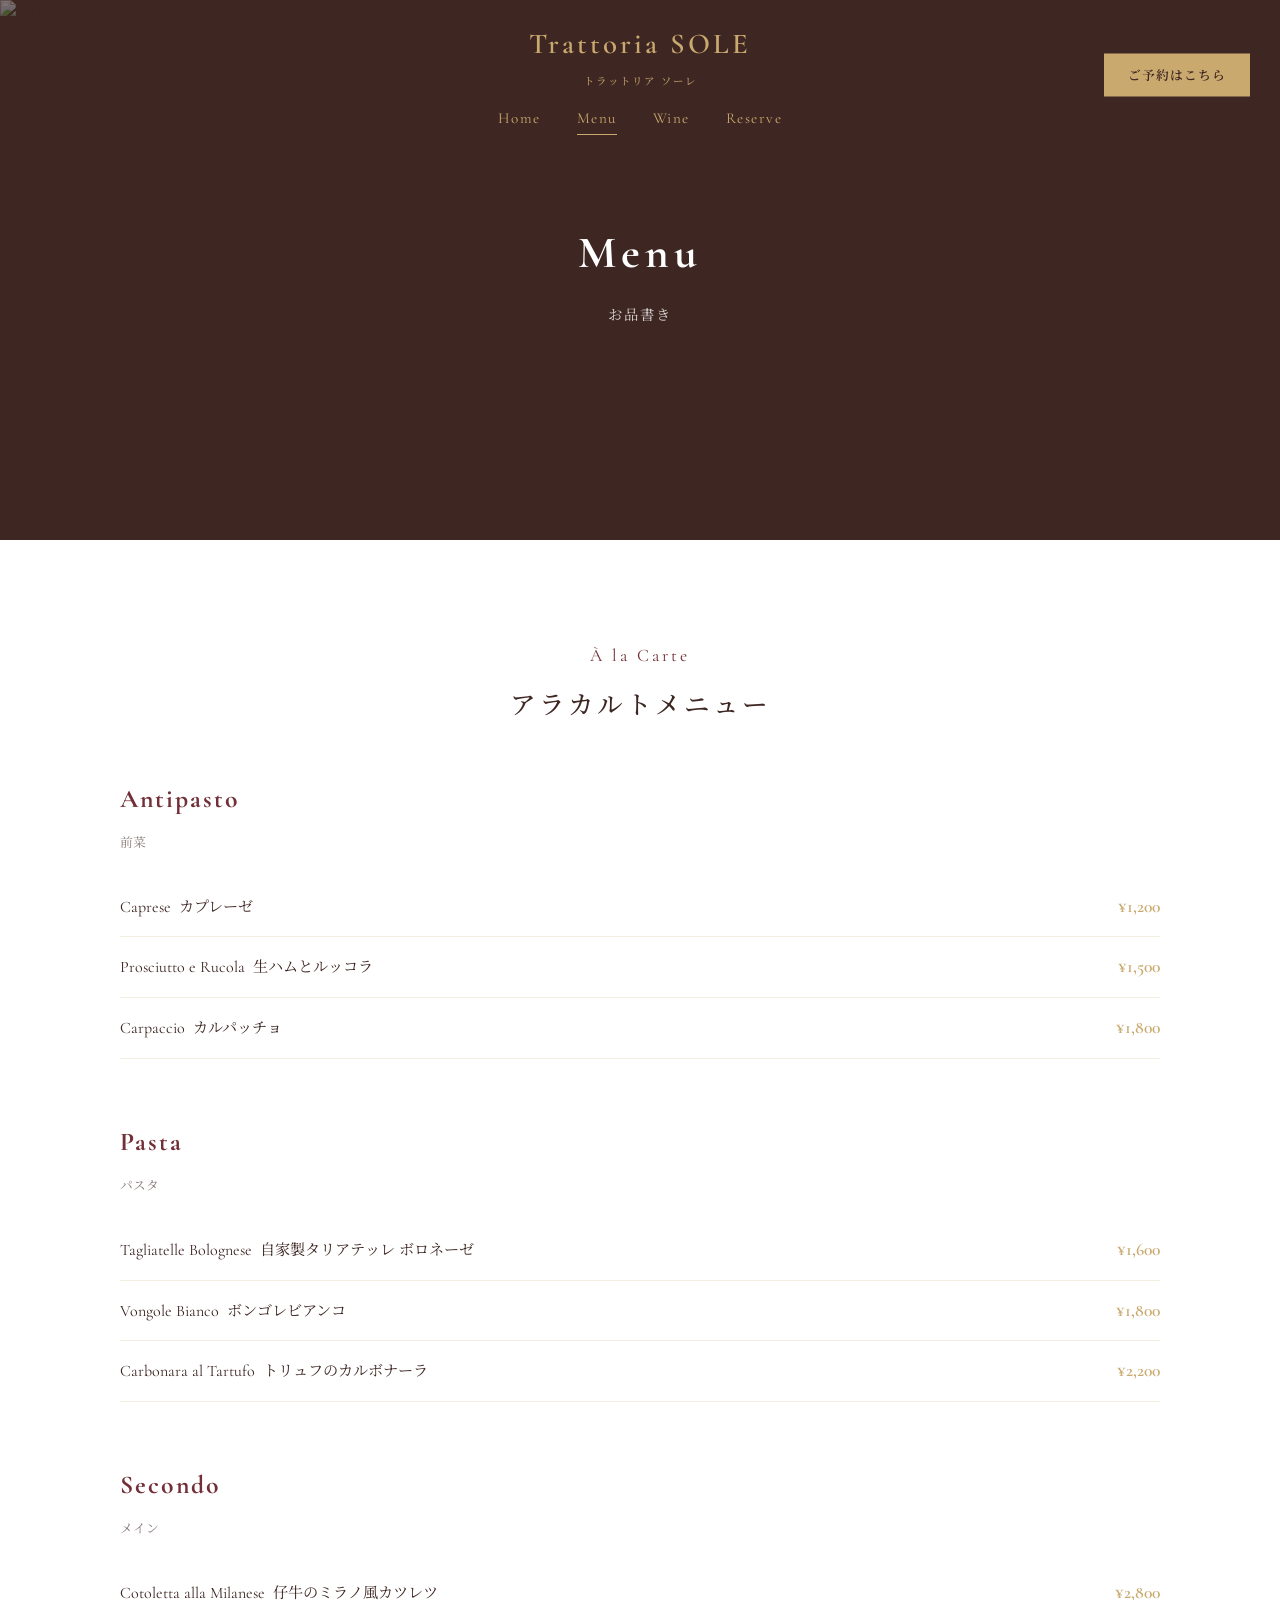
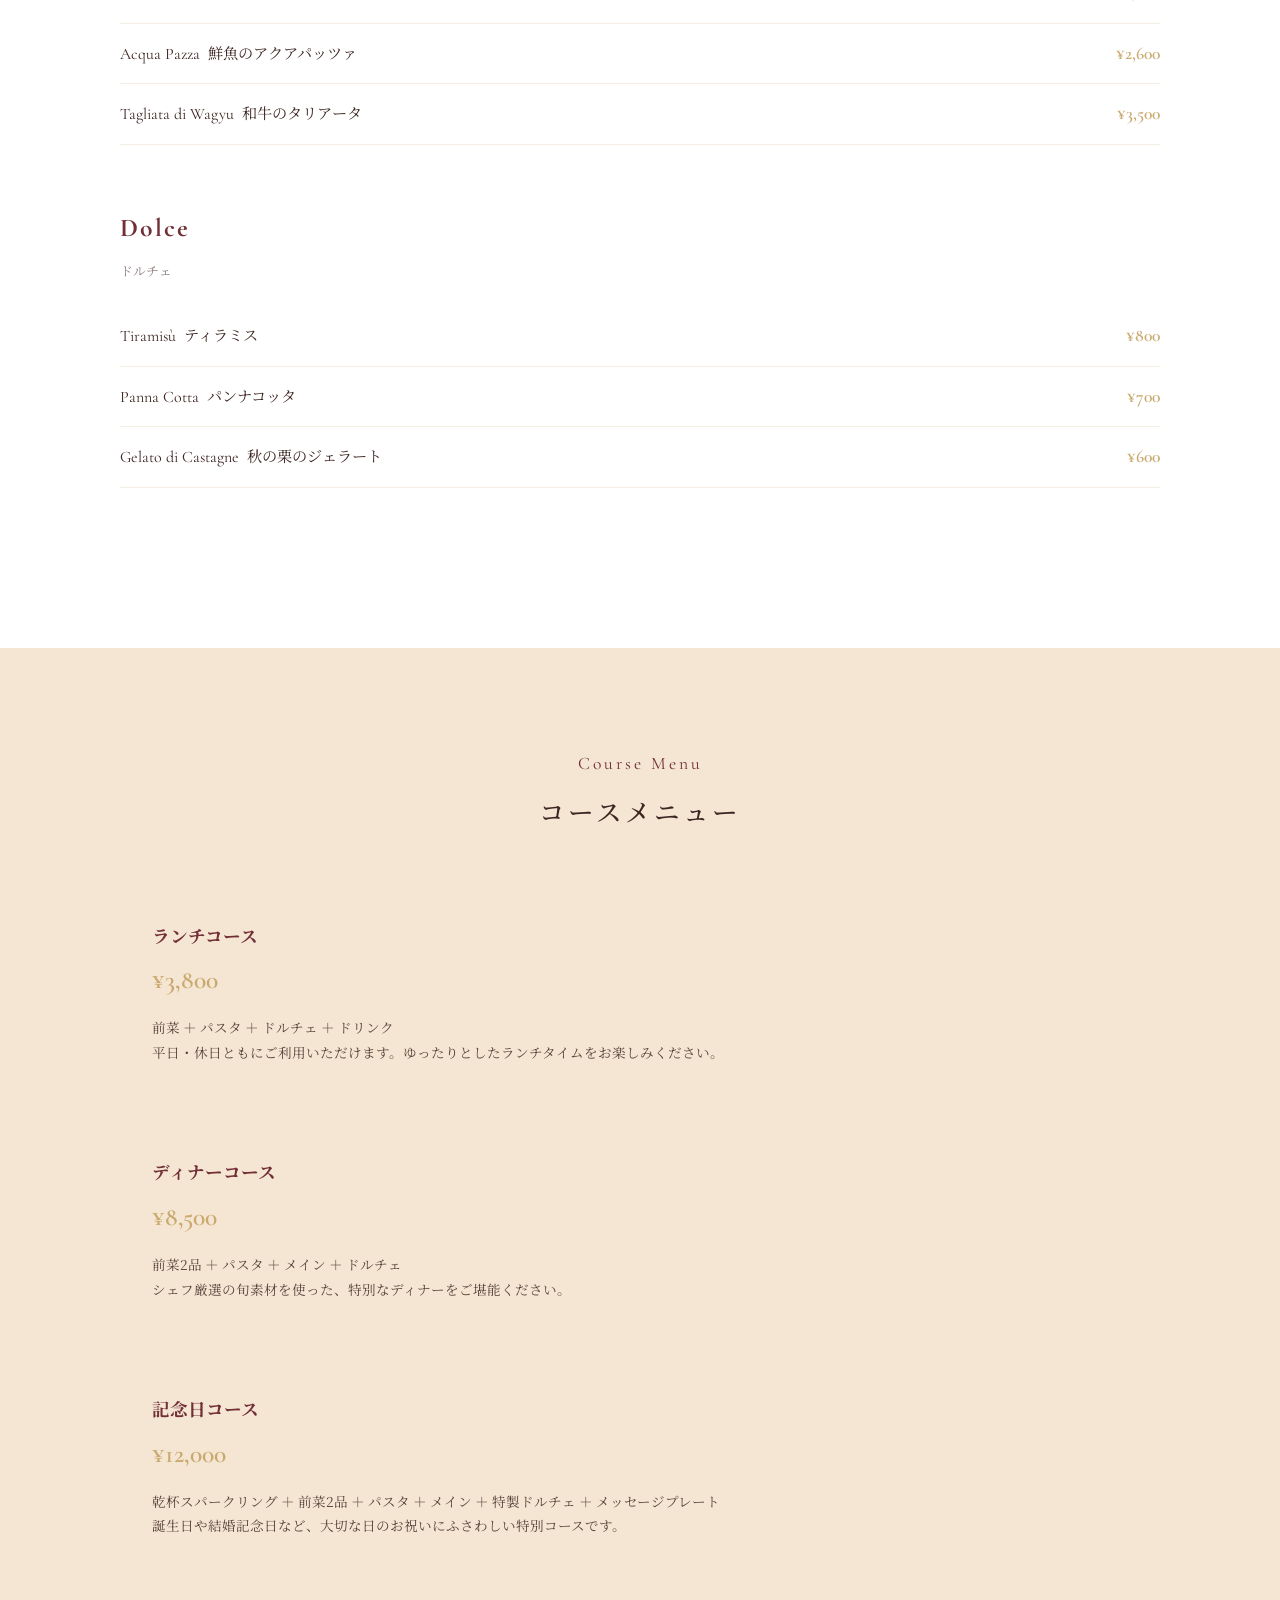
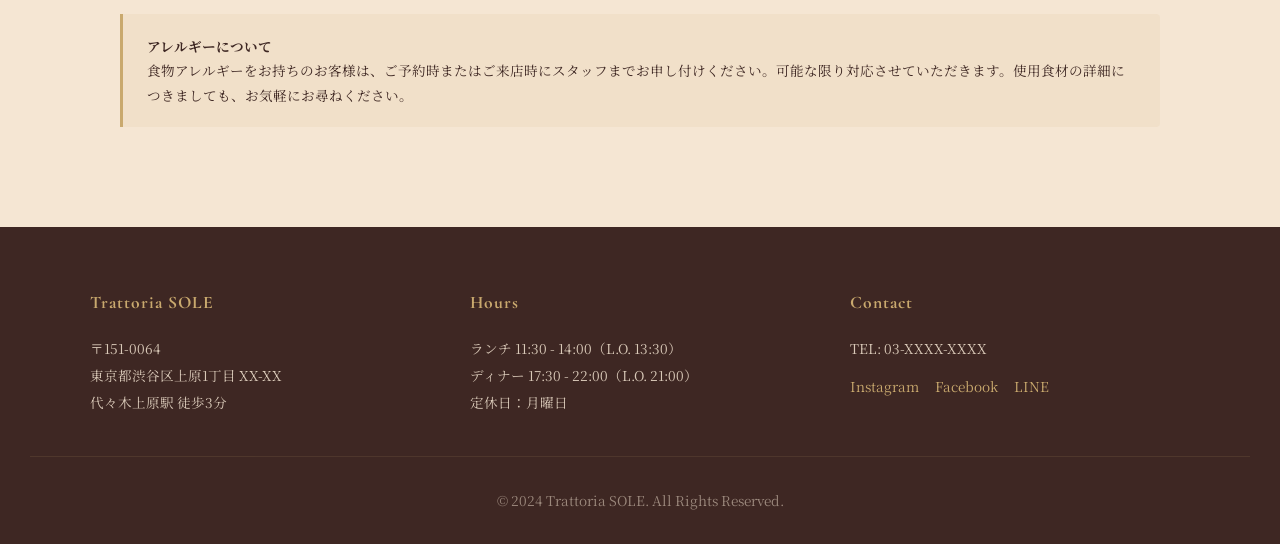
==== menu.html @ f0df9966 "Initial commit for Trattoria SOLE" ====
<!DOCTYPE html>
<html lang="ja">
<head>
  <meta charset="UTF-8">
  <meta name="viewport" content="width=device-width, initial-scale=1.0">
  <title>メニュー｜Trattoria SOLE 代々木上原イタリアン</title>
  <meta name="description" content="Trattoria SOLEのメニュー。前菜、パスタ、メイン、ドルチェのアラカルトからランチ・ディナー・記念日コースまで。">
  <link rel="stylesheet" href="style.css">
</head>
<body>

  <!-- ===== ヘッダー ===== -->
  <header class="header">
    <div class="header-inner">
      <a href="index.html" class="logo">
        Trattoria SOLE
        <span class="logo-sub">トラットリア ソーレ</span>
      </a>
      <nav class="nav" id="nav">
        <a href="index.html">Home</a>
        <a href="menu.html" class="active">Menu</a>
        <a href="wine.html">Wine</a>
        <a href="reserve.html">Reserve</a>
      </nav>
      <a href="reserve.html" class="reserve-btn-header">ご予約はこちら</a>
      <button class="hamburger" id="hamburger" aria-label="メニューを開く">
        <span></span><span></span><span></span>
      </button>
    </div>
  </header>

  <a href="reserve.html" class="reserve-btn-fixed">ご予約はこちら</a>

  <!-- ===== ページヒーロー ===== -->
  <section class="menu-hero">
    <img src="https://images.unsplash.com/photo-1414235077428-338989a2e8c0?w=1600&q=80" alt="料理写真">
    <div class="menu-hero-content">
      <h1>Menu</h1>
      <p>お品書き</p>
    </div>
  </section>

  <!-- ===== アラカルト ===== -->
  <section class="section section-white" id="alacarte">
    <div class="container">
      <p class="section-title fade-in">À la Carte</p>
      <h2 class="section-title-jp fade-in">アラカルトメニュー</h2>

      <!-- 前菜 -->
      <div class="menu-category fade-in">
        <h3>Antipasto</h3>
        <p class="cat-jp">前菜</p>
        <div class="menu-item">
          <span class="menu-item-name"><span class="it-name">Caprese</span>カプレーゼ</span>
          <span class="menu-item-price">¥1,200</span>
        </div>
        <div class="menu-item">
          <span class="menu-item-name"><span class="it-name">Prosciutto e Rucola</span>生ハムとルッコラ</span>
          <span class="menu-item-price">¥1,500</span>
        </div>
        <div class="menu-item">
          <span class="menu-item-name"><span class="it-name">Carpaccio</span>カルパッチョ</span>
          <span class="menu-item-price">¥1,800</span>
        </div>
      </div>

      <!-- パスタ -->
      <div class="menu-category fade-in">
        <h3>Pasta</h3>
        <p class="cat-jp">パスタ</p>
        <div class="menu-item">
          <span class="menu-item-name"><span class="it-name">Tagliatelle Bolognese</span>自家製タリアテッレ ボロネーゼ</span>
          <span class="menu-item-price">¥1,600</span>
        </div>
        <div class="menu-item">
          <span class="menu-item-name"><span class="it-name">Vongole Bianco</span>ボンゴレビアンコ</span>
          <span class="menu-item-price">¥1,800</span>
        </div>
        <div class="menu-item">
          <span class="menu-item-name"><span class="it-name">Carbonara al Tartufo</span>トリュフのカルボナーラ</span>
          <span class="menu-item-price">¥2,200</span>
        </div>
      </div>

      <!-- メイン -->
      <div class="menu-category fade-in">
        <h3>Secondo</h3>
        <p class="cat-jp">メイン</p>
        <div class="menu-item">
          <span class="menu-item-name"><span class="it-name">Cotoletta alla Milanese</span>仔牛のミラノ風カツレツ</span>
          <span class="menu-item-price">¥2,800</span>
        </div>
        <div class="menu-item">
          <span class="menu-item-name"><span class="it-name">Acqua Pazza</span>鮮魚のアクアパッツァ</span>
          <span class="menu-item-price">¥2,600</span>
        </div>
        <div class="menu-item">
          <span class="menu-item-name"><span class="it-name">Tagliata di Wagyu</span>和牛のタリアータ</span>
          <span class="menu-item-price">¥3,500</span>
        </div>
      </div>

      <!-- ドルチェ -->
      <div class="menu-category fade-in">
        <h3>Dolce</h3>
        <p class="cat-jp">ドルチェ</p>
        <div class="menu-item">
          <span class="menu-item-name"><span class="it-name">Tiramisù</span>ティラミス</span>
          <span class="menu-item-price">¥800</span>
        </div>
        <div class="menu-item">
          <span class="menu-item-name"><span class="it-name">Panna Cotta</span>パンナコッタ</span>
          <span class="menu-item-price">¥700</span>
        </div>
        <div class="menu-item">
          <span class="menu-item-name"><span class="it-name">Gelato di Castagne</span>秋の栗のジェラート</span>
          <span class="menu-item-price">¥600</span>
        </div>
      </div>
    </div>
  </section>

  <!-- ===== コース詳細 ===== -->
  <section class="section section-beige" id="courses">
    <div class="container">
      <p class="section-title fade-in">Course Menu</p>
      <h2 class="section-title-jp fade-in">コースメニュー</h2>

      <div class="course-detail fade-in">
        <h4>ランチコース</h4>
        <div class="price">¥3,800</div>
        <p>前菜 ＋ パスタ ＋ ドルチェ ＋ ドリンク<br>平日・休日ともにご利用いただけます。ゆったりとしたランチタイムをお楽しみください。</p>
      </div>

      <div class="course-detail fade-in">
        <h4>ディナーコース</h4>
        <div class="price">¥8,500</div>
        <p>前菜2品 ＋ パスタ ＋ メイン ＋ ドルチェ<br>シェフ厳選の旬素材を使った、特別なディナーをご堪能ください。</p>
      </div>

      <div class="course-detail fade-in">
        <h4>記念日コース</h4>
        <div class="price">¥12,000</div>
        <p>乾杯スパークリング ＋ 前菜2品 ＋ パスタ ＋ メイン ＋ 特製ドルチェ ＋ メッセージプレート<br>誕生日や結婚記念日など、大切な日のお祝いにふさわしい特別コースです。</p>
      </div>

      <div class="allergy-note fade-in">
        <strong>アレルギーについて</strong><br>
        食物アレルギーをお持ちのお客様は、ご予約時またはご来店時にスタッフまでお申し付けください。可能な限り対応させていただきます。使用食材の詳細につきましても、お気軽にお尋ねください。
      </div>
    </div>
  </section>

  <!-- ===== フッター ===== -->
  <footer class="footer">
    <div class="footer-inner">
      <div class="footer-col">
        <h4>Trattoria SOLE</h4>
        <p>〒151-0064<br>東京都渋谷区上原1丁目 XX-XX<br>代々木上原駅 徒歩3分</p>
      </div>
      <div class="footer-col">
        <h4>Hours</h4>
        <p>ランチ 11:30 - 14:00（L.O. 13:30）<br>ディナー 17:30 - 22:00（L.O. 21:00）<br>定休日：月曜日</p>
      </div>
      <div class="footer-col">
        <h4>Contact</h4>
        <p>TEL: 03-XXXX-XXXX</p>
        <div class="footer-sns">
          <a href="#">Instagram</a>
          <a href="#">Facebook</a>
          <a href="#">LINE</a>
        </div>
      </div>
    </div>
    <div class="footer-bottom">
      <p>&copy; 2024 Trattoria SOLE. All Rights Reserved.</p>
    </div>
  </footer>

  <script src="script.js"></script>
</body>
</html>
---- style.css ----
/* ==========================================
   Trattoria SOLE - メインスタイルシート
   配色: ワインレッド, ベージュ, ゴールド, ダークブラウン
   ========================================== */

/* --- Google Fonts 読み込み --- */
@import url('https://fonts.googleapis.com/css2?family=Cormorant+Garamond:ital,wght@0,300;0,400;0,600;0,700;1,400&family=Noto+Serif+JP:wght@300;400;500;600;700&display=swap');

/* --- CSS カスタムプロパティ（変数） --- */
:root {
  --wine-red: #722F37;
  --beige: #F5E6D3;
  --gold: #C9A96E;
  --dark-brown: #3E2723;
  --white: #FFFFFF;
  --black: #1a1a1a;
  --font-jp: 'Noto Serif JP', serif;
  --font-it: 'Cormorant Garamond', serif;
  --section-padding: 100px 0;
  --transition: 0.3s ease;
}

/* --- リセット＆ベース --- */
*, *::before, *::after {
  margin: 0;
  padding: 0;
  box-sizing: border-box;
}

html {
  scroll-behavior: smooth;
  font-size: 16px;
}

body {
  font-family: var(--font-jp);
  color: var(--dark-brown);
  background-color: var(--white);
  line-height: 1.8;
  overflow-x: hidden;
}

a {
  text-decoration: none;
  color: inherit;
}

ul { list-style: none; }

img {
  max-width: 100%;
  height: auto;
  display: block;
}

/* --- ヘッダー --- */
.header {
  position: fixed;
  top: 0;
  left: 0;
  width: 100%;
  z-index: 1000;
  background: transparent;
  transition: background 0.4s ease;
}

/* スクロール時に背景を表示 */
.header.scrolled {
  background: rgba(62, 39, 35, 0.95);
}

.header-inner {
  max-width: 1200px;
  margin: 0 auto;
  padding: 18px 30px 0;
  display: flex;
  flex-direction: column;
  align-items: center;
}

/* ロゴ */
.logo {
  font-family: var(--font-it);
  font-size: 1.8rem;
  font-weight: 600;
  color: var(--gold);
  letter-spacing: 3px;
  text-align: center;
}

.logo-sub {
  font-family: var(--font-jp);
  font-size: 0.65rem;
  color: var(--gold);
  letter-spacing: 2px;
  opacity: 0.8;
  display: block;
  margin-top: 2px;
}

/* ナビゲーション */
.nav {
  display: flex;
  align-items: center;
  justify-content: center;
  gap: 36px;
  padding: 14px 0 16px;
  width: 100%;
}

.nav a {
  font-family: var(--font-it);
  font-size: 0.95rem;
  color: var(--gold);
  letter-spacing: 1.5px;
  position: relative;
  padding-bottom: 3px;
  transition: color var(--transition);
}

/* ホバー時のゴールド下線アニメーション */
.nav a::after {
  content: '';
  position: absolute;
  bottom: 0;
  left: 0;
  width: 0;
  height: 1px;
  background: var(--gold);
  transition: width 0.4s ease;
}

.nav a:hover::after,
.nav a.active::after {
  width: 100%;
}

/* 予約ボタン（PC：ヘッダー右上固定） */
.reserve-btn-header {
  position: absolute;
  right: 30px;
  top: 50%;
  transform: translateY(-50%);
  background: var(--gold);
  color: var(--dark-brown);
  font-family: var(--font-jp);
  font-size: 0.8rem;
  font-weight: 600;
  padding: 10px 24px;
  border: none;
  cursor: pointer;
  letter-spacing: 1px;
  transition: background var(--transition), transform 0.2s;
}

.reserve-btn-header:hover {
  background: #b8944f;
  transform: translateY(-50%) scale(1.03);
}

/* スマホ固定予約ボタン */
.reserve-btn-fixed {
  display: none;
  position: fixed;
  bottom: 0;
  left: 0;
  width: 100%;
  background: var(--gold);
  color: var(--dark-brown);
  font-family: var(--font-jp);
  font-size: 1rem;
  font-weight: 600;
  padding: 16px;
  border: none;
  cursor: pointer;
  text-align: center;
  z-index: 999;
  letter-spacing: 2px;
}

/* ハンバーガーメニュー */
.hamburger {
  display: none;
  position: absolute;
  right: 20px;
  top: 50%;
  transform: translateY(-50%);
  background: none;
  border: none;
  cursor: pointer;
  width: 28px;
  height: 20px;
  flex-direction: column;
  justify-content: space-between;
}

.hamburger span {
  display: block;
  width: 100%;
  height: 2px;
  background: var(--gold);
  transition: var(--transition);
}

.hamburger.active span:nth-child(1) {
  transform: rotate(45deg) translate(6px, 6px);
}
.hamburger.active span:nth-child(2) {
  opacity: 0;
}
.hamburger.active span:nth-child(3) {
  transform: rotate(-45deg) translate(6px, -6px);
}

/* --- ヒーローセクション --- */
.hero {
  position: relative;
  width: 100%;
  height: 100vh;
  min-height: 600px;
  overflow: hidden;
  display: flex;
  align-items: center;
  justify-content: center;
}

/* 動画背景 */
.hero-video {
  position: absolute;
  top: 0;
  left: 0;
  width: 100%;
  height: 100%;
  object-fit: cover;
}

/* 暗めオーバーレイ（ダークブラウン） */
.hero-overlay {
  position: absolute;
  top: 0;
  left: 0;
  width: 100%;
  height: 100%;
  background: rgba(62, 39, 35, 0.5);
}

.hero-content {
  position: relative;
  z-index: 2;
  text-align: center;
  color: var(--white);
  padding: 0 20px;
}

.hero-catch {
  font-family: var(--font-jp);
  font-size: 2.4rem;
  font-weight: 400;
  letter-spacing: 4px;
  line-height: 1.7;
  margin-bottom: 24px;
}

/* ゴールドの区切り線 */
.hero-line {
  width: 60px;
  height: 1px;
  background: var(--gold);
  margin: 0 auto 32px;
}

.hero .reserve-btn {
  display: inline-block;
  background: var(--gold);
  color: var(--dark-brown);
  font-family: var(--font-jp);
  font-size: 0.9rem;
  font-weight: 600;
  padding: 14px 40px;
  letter-spacing: 2px;
  transition: background var(--transition), transform 0.2s;
}

.hero .reserve-btn:hover {
  background: #b8944f;
  transform: scale(1.03);
}

/* Scroll ↓ インジケーター */
.hero-scroll {
  position: absolute;
  bottom: 30px;
  left: 30px;
  z-index: 2;
  font-family: var(--font-it);
  font-size: 0.8rem;
  color: var(--gold);
  letter-spacing: 2px;
  animation: scrollBounce 2s ease-in-out infinite;
}

@keyframes scrollBounce {
  0%, 100% { transform: translateY(0); }
  50% { transform: translateY(8px); }
}

/* --- ブランドスローガン --- */
.brand-section {
  position: relative;
  background: var(--wine-red);
  overflow: hidden;
  text-align: center;
}

.brand-bg-text {
  position: absolute;
  top: 50%;
  left: 50%;
  transform: translate(-50%, -50%);
  font-family: var(--font-it);
  font-size: 7rem;
  font-weight: 300;
  color: rgba(255, 255, 255, 0.08);
  white-space: nowrap;
  letter-spacing: 8px;
  pointer-events: none;
}

.brand-content {
  position: relative;
  z-index: 1;
}

.brand-slogan {
  font-family: var(--font-jp);
  font-size: 1.6rem;
  font-weight: 400;
  color: var(--white);
  letter-spacing: 4px;
  line-height: 1.8;
  margin-bottom: 20px;
}

.brand-line {
  width: 50px;
  height: 1px;
  background: var(--gold);
  margin: 0 auto 24px;
}

.brand-sub {
  font-family: var(--font-jp);
  font-size: 0.9rem;
  font-weight: 300;
  color: var(--white);
  line-height: 2.2;
  opacity: 0.85;
}

/* --- シーン別利用提案 --- */
.occasion-grid {
  display: grid;
  grid-template-columns: repeat(3, 1fr);
  gap: 30px;
}

.occasion-card {
  background: var(--white);
  border-radius: 4px;
  overflow: hidden;
  transition: transform 0.3s ease;
}

.occasion-card:hover {
  transform: translateY(-4px);
}

.occasion-img {
  overflow: hidden;
  height: 240px;
}

.occasion-img img {
  width: 100%;
  height: 100%;
  object-fit: cover;
  transition: transform 0.6s ease;
}

.occasion-card:hover .occasion-img img {
  transform: scale(1.08);
}

.occasion-text {
  padding: 24px 20px 28px;
}

.occasion-en {
  font-family: var(--font-it);
  font-size: 0.8rem;
  color: var(--gold);
  letter-spacing: 2px;
  margin-bottom: 4px;
}

.occasion-text h4 {
  font-family: var(--font-jp);
  font-size: 1.1rem;
  color: var(--dark-brown);
  margin-bottom: 12px;
}

.occasion-text p {
  font-size: 0.85rem;
  line-height: 1.8;
  color: var(--dark-brown);
  opacity: 0.75;
  margin-bottom: 16px;
}

.occasion-link {
  font-family: var(--font-it);
  font-size: 0.85rem;
  color: var(--gold);
  letter-spacing: 1px;
  transition: opacity var(--transition);
}

.occasion-link:hover {
  opacity: 0.6;
}

/* --- 共通セクションスタイル --- */
.section {
  padding: var(--section-padding);
}

.section-beige {
  background: var(--beige);
}

.section-white {
  background: var(--white);
}

.container {
  max-width: 1100px;
  margin: 0 auto;
  padding: 0 30px;
}

/* 英字サブタイトル（小さめ・控えめ） */
.section-title {
  font-family: var(--font-it);
  font-size: 1.1rem;
  color: var(--wine-red);
  text-align: center;
  letter-spacing: 3px;
  margin-bottom: 8px;
  font-weight: 400;
  opacity: 0.7;
}

/* 日本語メインタイトル（大きめ・メイン） */
.section-title-jp {
  font-family: var(--font-jp);
  font-size: 1.6rem;
  font-weight: 500;
  color: var(--dark-brown);
  text-align: center;
  letter-spacing: 3px;
  margin-bottom: 50px;
}

/* --- シェフのこだわり --- */
.chef-section {
  display: flex;
  align-items: center;
  gap: 60px;
}

.chef-img-wrap {
  flex: 0 0 45%;
  overflow: hidden;
}

.chef-img-wrap img {
  width: 100%;
  height: 420px;
  object-fit: cover;
}

.chef-text {
  flex: 1;
}

.chef-text h3 {
  font-family: var(--font-jp);
  font-size: 1.3rem;
  color: var(--wine-red);
  margin-bottom: 20px;
  letter-spacing: 1px;
}

.chef-text p {
  font-size: 0.95rem;
  line-height: 2;
  color: var(--dark-brown);
}

/* --- 季節のおすすめ（段々レイアウト） --- */
.seasonal-row {
  display: flex;
  align-items: center;
  gap: 50px;
  margin-bottom: 60px;
}

.seasonal-row:last-child {
  margin-bottom: 0;
}

/* 偶数品目を左右反転 */
.seasonal-row-reverse {
  flex-direction: row-reverse;
}

/* 写真エリア */
.seasonal-img {
  flex: 0 0 50%;
  overflow: hidden;
  border-radius: 4px;
}

.seasonal-img img {
  width: 100%;
  height: 340px;
  object-fit: cover;
  transition: transform 0.6s ease;
}

.seasonal-row:hover .seasonal-img img {
  transform: scale(1.04);
}

/* テキストエリア */
.seasonal-text {
  flex: 1;
}

/* イタリア語名（ゴールド・細字・小さめ） */
.seasonal-it {
  display: block;
  font-family: var(--font-it);
  font-size: 0.9rem;
  font-weight: 300;
  color: var(--gold);
  letter-spacing: 1px;
  margin-bottom: 10px;
}

/* ゴールドの区切り線 */
.seasonal-line {
  width: 30px;
  height: 1px;
  background: var(--gold);
  margin-bottom: 14px;
}

.seasonal-text h4 {
  font-family: var(--font-jp);
  font-size: 1.2rem;
  font-weight: 500;
  color: var(--dark-brown);
  margin-bottom: 14px;
  letter-spacing: 1px;
}

.seasonal-text p {
  font-size: 0.9rem;
  line-height: 2;
  color: var(--dark-brown);
  opacity: 0.75;
}

/* --- コースプレビュー --- */
.course-section {
  position: relative;
  overflow: hidden;
  background: url('https://images.unsplash.com/photo-1414235077428-338989a2e8c0?w=1600&q=80') center/cover no-repeat;
}

.course-overlay {
  position: absolute;
  top: 0;
  left: 0;
  width: 100%;
  height: 100%;
  background: rgba(62, 39, 35, 0.5);
}

.course-content {
  position: relative;
  z-index: 1;
}

/* コースセクション内のタイトルは白系に */
.course-section .section-title {
  color: rgba(255, 255, 255, 0.6);
}

.course-section .section-title-jp {
  color: var(--white);
}

.course-grid {
  display: grid;
  grid-template-columns: repeat(3, 1fr);
  gap: 30px;
}

.course-card {
  background: rgba(255, 255, 255, 0.15);
  backdrop-filter: blur(12px);
  -webkit-backdrop-filter: blur(12px);
  border: 1px solid rgba(201, 169, 110, 0.4);
  padding: 40px 30px;
  text-align: center;
  border-radius: 8px;
  transition: transform 0.3s ease;
}

.course-card:hover {
  transform: translateY(-6px);
}

.course-card h4 {
  font-family: var(--font-jp);
  font-size: 1.1rem;
  color: var(--white);
  margin-bottom: 12px;
}

.course-card .price {
  font-family: var(--font-it);
  font-size: 2rem;
  color: var(--gold);
  font-weight: 600;
  margin-bottom: 16px;
}

.course-card p {
  font-size: 0.85rem;
  line-height: 1.8;
  color: var(--white);
  opacity: 0.9;
}

/* --- お客様の声 --- */
.testimonial-grid {
  display: grid;
  grid-template-columns: repeat(3, 1fr);
  gap: 30px;
}

.testimonial-card {
  background: var(--beige);
  padding: 36px 28px;
  border-radius: 4px;
  position: relative;
}

.testimonial-card::before {
  content: '\201C';
  font-family: var(--font-it);
  font-size: 5rem;
  color: var(--gold);
  position: absolute;
  top: -10px;
  left: 16px;
  line-height: 1;
  opacity: 0.6;
}

.testimonial-card p {
  font-size: 0.9rem;
  line-height: 1.9;
  margin-bottom: 20px;
  padding-top: 20px;
  position: relative;
  z-index: 1;
}

.testimonial-card .author {
  font-size: 0.8rem;
  color: var(--wine-red);
  font-weight: 500;
  text-align: right;
}

/* --- Instagram --- */
.instagram-placeholder {
  background: var(--beige);
  border: 2px dashed rgba(201, 169, 110, 0.4);
  border-radius: 4px;
  padding: 60px 30px;
  text-align: center;
  color: var(--dark-brown);
  opacity: 0.7;
  font-size: 0.9rem;
}

/* --- フッター --- */
.footer {
  background: var(--dark-brown);
  color: var(--beige);
  padding: 60px 30px 30px;
}

.footer-inner {
  max-width: 1100px;
  margin: 0 auto;
  display: grid;
  grid-template-columns: repeat(3, 1fr);
  gap: 40px;
  margin-bottom: 40px;
}

.footer h4 {
  font-family: var(--font-it);
  color: var(--gold);
  font-size: 1.1rem;
  margin-bottom: 16px;
  letter-spacing: 1px;
}

.footer p, .footer li {
  font-size: 0.85rem;
  line-height: 2;
  opacity: 0.85;
}

.footer-sns {
  display: flex;
  gap: 16px;
  margin-top: 12px;
}

.footer-sns a {
  color: var(--gold);
  font-size: 0.85rem;
  transition: opacity var(--transition);
}

.footer-sns a:hover { opacity: 0.6; }

.footer-bottom {
  text-align: center;
  padding-top: 30px;
  border-top: 1px solid rgba(201, 169, 110, 0.2);
  font-size: 0.75rem;
  opacity: 0.6;
}

/* ====== メニューページ ====== */
.menu-hero {
  position: relative;
  height: 60vh;
  min-height: 450px;
  display: flex;
  align-items: center;
  justify-content: center;
  background: var(--dark-brown);
  overflow: hidden;
}

.menu-hero img {
  position: absolute;
  width: 100%;
  height: 100%;
  object-fit: cover;
  opacity: 0.35;
}

.menu-hero-content {
  position: relative;
  z-index: 2;
  text-align: center;
  color: var(--white);
}

.menu-hero-content h1 {
  font-family: var(--font-it);
  font-size: 2.8rem;
  letter-spacing: 5px;
  margin-bottom: 8px;
}

.menu-hero-content p {
  font-size: 0.9rem;
  letter-spacing: 2px;
  opacity: 0.8;
}

/* メニューカテゴリ */
.menu-category {
  margin-bottom: 60px;
}

.menu-category h3 {
  font-family: var(--font-it);
  font-size: 1.6rem;
  color: var(--wine-red);
  letter-spacing: 2px;
  margin-bottom: 8px;
}

.menu-category .cat-jp {
  font-size: 0.8rem;
  color: var(--dark-brown);
  opacity: 0.6;
  margin-bottom: 24px;
}

.menu-item {
  display: flex;
  justify-content: space-between;
  align-items: baseline;
  padding: 14px 0;
  border-bottom: 1px solid rgba(201, 169, 110, 0.2);
}

.menu-item-name {
  font-size: 0.95rem;
  font-weight: 400;
}

.menu-item-name .it-name {
  font-family: var(--font-it);
  font-size: 1rem;
  margin-right: 8px;
}

.menu-item-price {
  font-family: var(--font-it);
  font-size: 1.1rem;
  color: var(--gold);
  font-weight: 600;
  white-space: nowrap;
  margin-left: 16px;
}

/* コース詳細 */
.course-detail {
  background: var(--beige);
  border-radius: 4px;
  padding: 36px 32px;
  margin-bottom: 20px;
}

.course-detail h4 {
  font-family: var(--font-jp);
  font-size: 1.1rem;
  color: var(--wine-red);
  margin-bottom: 6px;
}

.course-detail .price {
  font-family: var(--font-it);
  font-size: 1.6rem;
  color: var(--gold);
  font-weight: 600;
  margin-bottom: 12px;
}

.course-detail p {
  font-size: 0.85rem;
  line-height: 1.8;
  opacity: 0.85;
}

.allergy-note {
  background: rgba(201, 169, 110, 0.1);
  border-left: 3px solid var(--gold);
  padding: 20px 24px;
  font-size: 0.85rem;
  line-height: 1.8;
  margin-top: 40px;
  border-radius: 0 4px 4px 0;
}

/* ====== ワインページ ====== */
.sommelier-section {
  display: flex;
  align-items: center;
  gap: 50px;
}

.sommelier-img {
  flex: 0 0 45%;
  overflow: hidden;
  border-radius: 4px;
}

.sommelier-img img {
  width: 100%;
  height: 400px;
  object-fit: cover;
}

.sommelier-text {
  flex: 1;
}

.sommelier-text blockquote {
  font-size: 1.05rem;
  line-height: 2;
  font-style: italic;
  color: var(--dark-brown);
  border-left: 3px solid var(--gold);
  padding-left: 20px;
}

.wine-list-section {
  position: relative;
}

.wine-bg {
  position: absolute;
  top: 0; left: 0;
  width: 100%; height: 100%;
  object-fit: cover;
  opacity: 0.08;
}

.wine-category {
  margin-bottom: 50px;
  position: relative;
  z-index: 1;
}

.wine-category h3 {
  font-family: var(--font-it);
  font-size: 1.4rem;
  color: var(--wine-red);
  margin-bottom: 20px;
  letter-spacing: 2px;
}

.wine-item {
  display: grid;
  grid-template-columns: 1fr auto;
  gap: 10px;
  padding: 12px 0;
  border-bottom: 1px solid rgba(201, 169, 110, 0.15);
  align-items: baseline;
}

.wine-item-info .wine-name {
  font-family: var(--font-it);
  font-size: 1rem;
  font-weight: 600;
  color: var(--dark-brown);
}

.wine-item-info .wine-detail {
  font-size: 0.8rem;
  opacity: 0.7;
  margin-top: 2px;
}

.wine-item-price {
  font-family: var(--font-it);
  font-size: 0.95rem;
  color: var(--gold);
  font-weight: 600;
  text-align: right;
}

/* ペアリング */
.pairing-grid {
  display: grid;
  grid-template-columns: repeat(3, 1fr);
  gap: 30px;
}

.pairing-card {
  background: var(--white);
  border: 1px solid rgba(201, 169, 110, 0.3);
  border-radius: 4px;
  padding: 32px 24px;
  text-align: center;
}

.pairing-card .pairing-num {
  font-family: var(--font-it);
  font-size: 2rem;
  color: var(--gold);
  margin-bottom: 12px;
}

.pairing-card h4 {
  font-size: 0.95rem;
  color: var(--wine-red);
  margin-bottom: 12px;
}

.pairing-card p {
  font-size: 0.85rem;
  line-height: 1.7;
  opacity: 0.8;
}

/* ====== 予約ページ ====== */
.form-section .container {
  max-width: 700px;
}

.form-group {
  margin-bottom: 28px;
}

.form-group label {
  display: block;
  font-size: 0.9rem;
  font-weight: 500;
  margin-bottom: 8px;
  color: var(--dark-brown);
}

.form-group label .required {
  color: var(--wine-red);
  font-size: 0.75rem;
  margin-left: 6px;
}

.form-group input,
.form-group select,
.form-group textarea {
  width: 100%;
  padding: 12px 8px;
  font-family: var(--font-jp);
  font-size: 0.95rem;
  color: var(--dark-brown);
  background: var(--beige);
  border: none;
  border-bottom: 2px solid rgba(62, 39, 35, 0.2);
  border-radius: 0;
  outline: none;
  transition: border-color var(--transition);
  -webkit-appearance: none;
  appearance: none;
}

.form-group select {
  background-image: url("data:image/svg+xml,%3Csvg xmlns='http://www.w3.org/2000/svg' width='12' height='8'%3E%3Cpath d='M1 1l5 5 5-5' stroke='%233E2723' stroke-width='1.5' fill='none'/%3E%3C/svg%3E");
  background-repeat: no-repeat;
  background-position: right 12px center;
  padding-right: 32px;
}

.form-group input:focus,
.form-group select:focus,
.form-group textarea:focus {
  border-bottom-color: var(--gold);
}

.form-group textarea {
  min-height: 120px;
  resize: vertical;
}

.form-error {
  color: var(--wine-red);
  font-size: 0.8rem;
  margin-top: 6px;
  display: none;
}

.form-group.has-error input,
.form-group.has-error select,
.form-group.has-error textarea {
  border-bottom-color: var(--wine-red);
}

.form-group.has-error .form-error {
  display: block;
}

.submit-btn {
  display: block;
  width: 100%;
  background: var(--wine-red);
  color: var(--white);
  font-family: var(--font-jp);
  font-size: 1rem;
  font-weight: 600;
  padding: 16px;
  border: none;
  cursor: pointer;
  letter-spacing: 2px;
  transition: background var(--transition);
  margin-top: 10px;
}

.submit-btn:hover {
  background: #5e252c;
}

/* 電話予約・キャンセルポリシー */
.reserve-info {
  margin-top: 60px;
}

.reserve-info-box {
  background: var(--beige);
  padding: 30px;
  border-radius: 4px;
  margin-bottom: 24px;
}

.reserve-info-box h4 {
  font-size: 1rem;
  color: var(--wine-red);
  margin-bottom: 10px;
}

.reserve-info-box p {
  font-size: 0.85rem;
  line-height: 1.8;
}

.reserve-info-box .tel {
  font-family: var(--font-it);
  font-size: 1.8rem;
  color: var(--gold);
  font-weight: 600;
}

/* アクセスマップ */
.map-wrap {
  margin-top: 40px;
  border-radius: 4px;
  overflow: hidden;
}

.map-wrap iframe {
  width: 100%;
  height: 350px;
  border: none;
}

.map-placeholder {
  width: 100%;
  height: 350px;
  background: var(--beige);
  display: flex;
  align-items: center;
  justify-content: center;
  font-size: 0.9rem;
  color: var(--dark-brown);
  opacity: 0.6;
}

/* --- アクセス情報リスト --- */
.access-list {
  max-width: 700px;
  margin: 0 auto 40px;
}

.access-item {
  padding: 20px 0;
  border-bottom: 1px solid rgba(201, 169, 110, 0.3);
}

.access-item:first-child {
  border-top: 1px solid rgba(201, 169, 110, 0.3);
}

.access-item dt {
  font-family: var(--font-jp);
  font-size: 1.05rem;
  font-weight: 600;
  color: var(--dark-brown);
  letter-spacing: 1px;
  margin-bottom: 6px;
}

.access-item dd {
  font-size: 0.9rem;
  line-height: 1.8;
  color: rgba(62, 39, 35, 0.6);
  margin: 0;
}

/* --- スクロールアニメーション --- */
.fade-in {
  opacity: 0;
  transform: translateY(30px);
  transition: opacity 0.8s ease, transform 0.8s ease;
}

.fade-in.visible {
  opacity: 1;
  transform: translateY(0);
}

/* ====== レスポンシブ（768px） ====== */
@media (max-width: 768px) {
  .header-inner {
    flex-direction: row;
    justify-content: center;
    padding: 14px 20px;
    position: relative;
  }

  .logo { font-size: 1.4rem; }
  .logo-sub { font-size: 0.55rem; }

  .nav {
    display: none;
    flex-direction: column;
    position: absolute;
    top: 100%;
    left: 0;
    width: 100%;
    background: var(--dark-brown);
    padding: 20px 0 30px;
    gap: 20px;
  }

  .nav.open { display: flex; }

  .hamburger { display: flex; }

  .reserve-btn-header { display: none; }
  .reserve-btn-fixed { display: block; }

  body { padding-bottom: 56px; }

  .hero-catch {
    font-size: 1.5rem;
    letter-spacing: 2px;
  }

  .section { padding: 60px 0; }

  .chef-section {
    flex-direction: column;
    gap: 30px;
  }

  .chef-img-wrap { flex: none; width: 100%; }
  .chef-img-wrap img { height: 280px; }

  .seasonal-row,
  .seasonal-row-reverse {
    flex-direction: column;
    gap: 24px;
    margin-bottom: 50px;
  }

  .seasonal-img { flex: none; width: 100%; }
  .seasonal-img img { height: 240px; }

  .course-grid,
  .testimonial-grid,
  .pairing-grid {
    grid-template-columns: 1fr;
  }

  .footer-inner {
    grid-template-columns: 1fr;
    gap: 30px;
  }

  .sommelier-section {
    flex-direction: column;
    gap: 30px;
  }

  .sommelier-img { flex: none; width: 100%; }

  .menu-hero-content h1 { font-size: 2rem; }

  .section-title { font-size: 1rem; }
  .section-title-jp { font-size: 1.4rem; }

  .hero-scroll { bottom: 70px; font-size: 0.7rem; }

  .brand-bg-text { font-size: 3rem; }
  .brand-slogan { font-size: 1.2rem; letter-spacing: 2px; }
  .brand-sub { font-size: 0.85rem; }

  .occasion-grid { grid-template-columns: 1fr; }
}
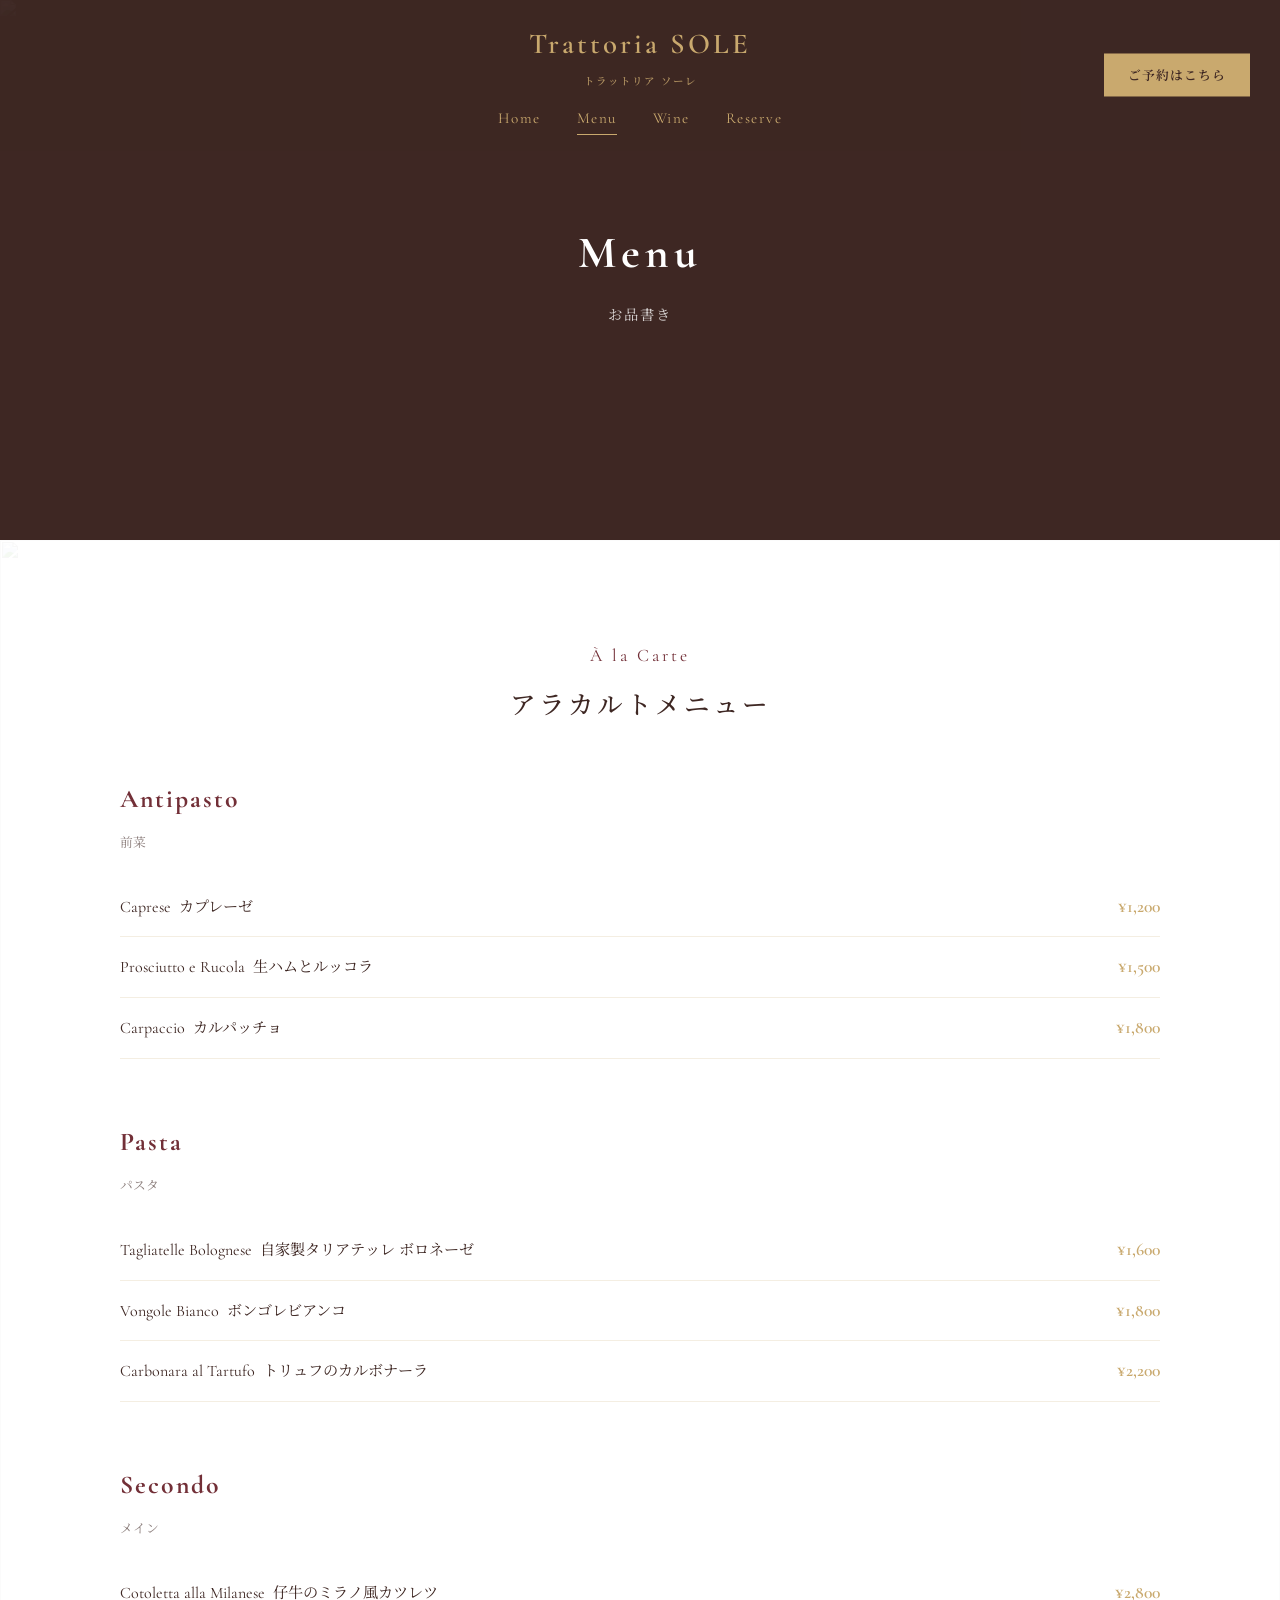
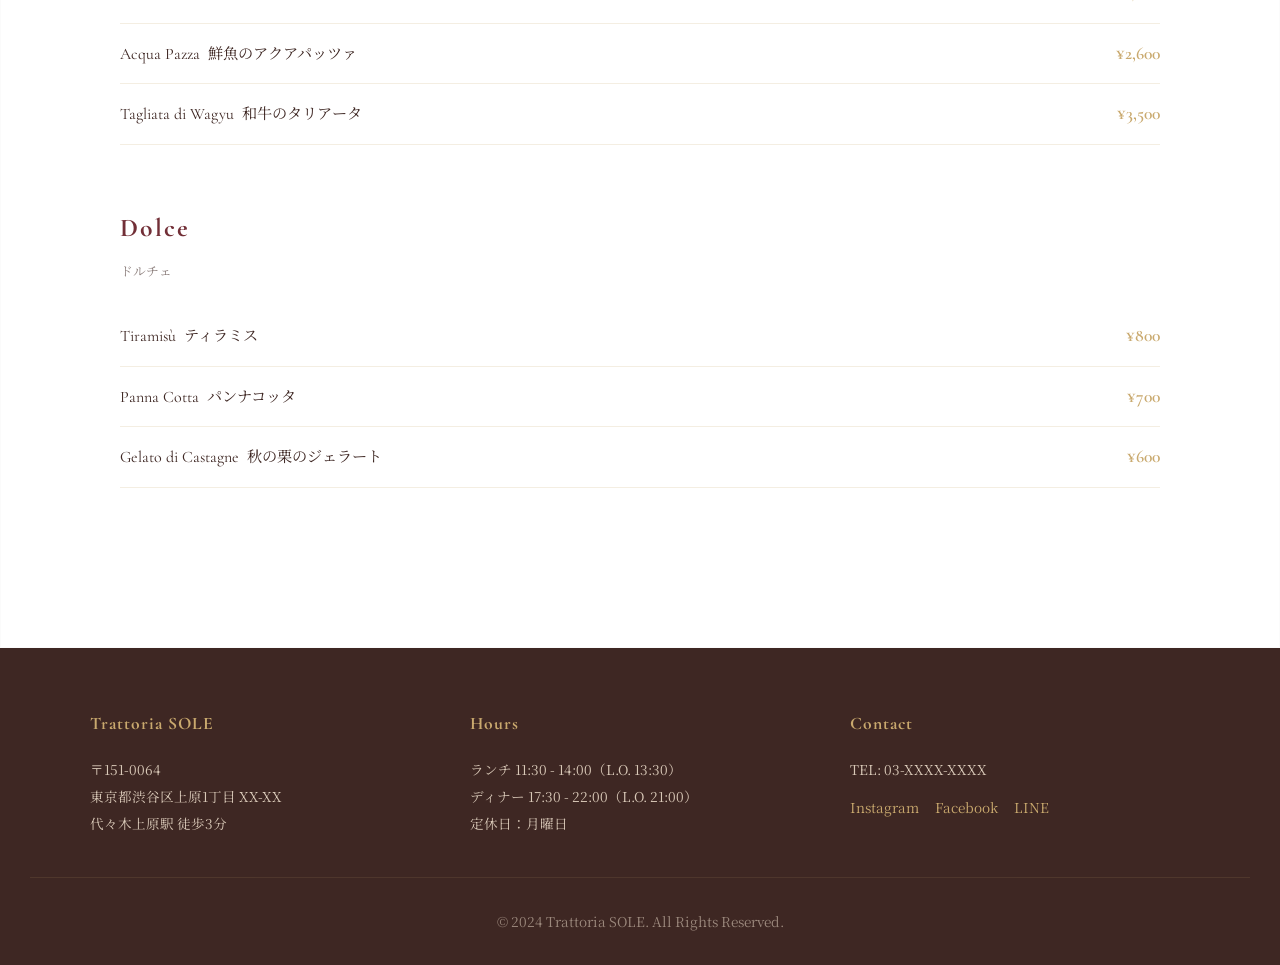
==== commit c4083a72: "仕様の変更" ====
--- a/menu.html
+++ b/menu.html
@@ -41,7 +41,8 @@
   </section>
 
   <!-- ===== アラカルト ===== -->
-  <section class="section section-white" id="alacarte">
+  <section class="section section-white alacarte-section" id="alacarte">
+    <img src="https://images.unsplash.com/photo-1414235077428-338989a2e8c0?w=1600&q=80" alt="" class="alacarte-bg">
     <div class="container">
       <p class="section-title fade-in">À la Carte</p>
       <h2 class="section-title-jp fade-in">アラカルトメニュー</h2>
@@ -120,37 +121,6 @@
     </div>
   </section>
 
-  <!-- ===== コース詳細 ===== -->
-  <section class="section section-beige" id="courses">
-    <div class="container">
-      <p class="section-title fade-in">Course Menu</p>
-      <h2 class="section-title-jp fade-in">コースメニュー</h2>
-
-      <div class="course-detail fade-in">
-        <h4>ランチコース</h4>
-        <div class="price">¥3,800</div>
-        <p>前菜 ＋ パスタ ＋ ドルチェ ＋ ドリンク<br>平日・休日ともにご利用いただけます。ゆったりとしたランチタイムをお楽しみください。</p>
-      </div>
-
-      <div class="course-detail fade-in">
-        <h4>ディナーコース</h4>
-        <div class="price">¥8,500</div>
-        <p>前菜2品 ＋ パスタ ＋ メイン ＋ ドルチェ<br>シェフ厳選の旬素材を使った、特別なディナーをご堪能ください。</p>
-      </div>
-
-      <div class="course-detail fade-in">
-        <h4>記念日コース</h4>
-        <div class="price">¥12,000</div>
-        <p>乾杯スパークリング ＋ 前菜2品 ＋ パスタ ＋ メイン ＋ 特製ドルチェ ＋ メッセージプレート<br>誕生日や結婚記念日など、大切な日のお祝いにふさわしい特別コースです。</p>
-      </div>
-
-      <div class="allergy-note fade-in">
-        <strong>アレルギーについて</strong><br>
-        食物アレルギーをお持ちのお客様は、ご予約時またはご来店時にスタッフまでお申し付けください。可能な限り対応させていただきます。使用食材の詳細につきましても、お気軽にお尋ねください。
-      </div>
-    </div>
-  </section>
-
   <!-- ===== フッター ===== -->
   <footer class="footer">
     <div class="footer-inner">
--- a/style.css
+++ b/style.css
@@ -60,12 +60,22 @@
   left: 0;
   width: 100%;
   z-index: 1000;
+  background: rgba(62, 39, 35, 0.95);
+  transition: background 0.4s ease;
+}
+
+/* スクロール中は透明に */
+.header.scrolling {
   background: transparent;
-  transition: background 0.4s ease;
-}
-
-/* スクロール時に背景を表示 */
-.header.scrolled {
+}
+
+/* 予約ページ専用：固定なし・常に背景色あり */
+.header.header-static {
+  position: relative;
+  background: rgba(62, 39, 35, 0.95);
+}
+
+.header.header-static.scrolling {
   background: rgba(62, 39, 35, 0.95);
 }
 
@@ -290,10 +300,11 @@
 .hero-scroll {
   position: absolute;
   bottom: 30px;
-  left: 30px;
+  left: 50%;
+  transform: translateX(-50%);
   z-index: 2;
   font-family: var(--font-it);
-  font-size: 0.8rem;
+  font-size: 1.2rem;
   color: var(--gold);
   letter-spacing: 2px;
   animation: scrollBounce 2s ease-in-out infinite;
@@ -304,36 +315,76 @@
   50% { transform: translateY(8px); }
 }
 
-/* --- ブランドスローガン --- */
-.brand-section {
-  position: relative;
-  background: var(--wine-red);
-  overflow: hidden;
-  text-align: center;
-}
-
-.brand-bg-text {
+/* --- パララックス効果 --- */
+.parallax-bg {
+  background-attachment: fixed;
+  background-size: cover;
+  background-position: center;
+}
+
+/* --- 装飾背景テキスト --- */
+.deco-text {
   position: absolute;
   top: 50%;
   left: 50%;
   transform: translate(-50%, -50%);
   font-family: var(--font-it);
-  font-size: 7rem;
+  font-size: 8rem;
   font-weight: 300;
-  color: rgba(255, 255, 255, 0.08);
+  color: rgba(255, 255, 255, 0.06);
   white-space: nowrap;
   letter-spacing: 8px;
   pointer-events: none;
-}
-
-.brand-content {
+  z-index: 0;
+}
+
+.deco-text-dark {
+  color: rgba(62, 39, 35, 0.04);
+}
+
+/* --- 重ね写真共通スタイル --- */
+.photo-main {
+  width: 100%;
+  height: 420px;
+  object-fit: cover;
+  border-radius: 4px;
   position: relative;
   z-index: 1;
 }
 
+.photo-sub {
+  width: 55%;
+  height: 260px;
+  object-fit: cover;
+  border-radius: 4px;
+  border: 2px solid var(--gold);
+  position: absolute;
+  bottom: -40px;
+  right: -30px;
+  z-index: 2;
+  box-shadow: 0 8px 30px rgba(0, 0, 0, 0.15);
+}
+
+/* --- ブランドスローガン --- */
+.brand-section {
+  position: relative;
+  background: var(--wine-red);
+  overflow: hidden;
+}
+
+.brand-inner {
+  display: flex;
+  align-items: center;
+  gap: 60px;
+}
+
+.brand-text-area {
+  flex: 1;
+}
+
 .brand-slogan {
   font-family: var(--font-jp);
-  font-size: 1.6rem;
+  font-size: 1.8rem;
   font-weight: 400;
   color: var(--white);
   letter-spacing: 4px;
@@ -345,7 +396,7 @@
   width: 50px;
   height: 1px;
   background: var(--gold);
-  margin: 0 auto 24px;
+  margin-bottom: 24px;
 }
 
 .brand-sub {
@@ -357,155 +408,68 @@
   opacity: 0.85;
 }
 
-/* --- シーン別利用提案 --- */
-.occasion-grid {
-  display: grid;
-  grid-template-columns: repeat(3, 1fr);
-  gap: 30px;
-}
-
-.occasion-card {
-  background: var(--white);
-  border-radius: 4px;
+.brand-photos {
+  flex: 0 0 45%;
+  position: relative;
+  min-height: 460px;
+}
+
+/* --- シェフのこだわり（背景写真レイアウト） --- */
+.chef-section {
+  position: relative;
   overflow: hidden;
-  transition: transform 0.3s ease;
-}
-
-.occasion-card:hover {
-  transform: translateY(-4px);
-}
-
-.occasion-img {
-  overflow: hidden;
-  height: 240px;
-}
-
-.occasion-img img {
+  background-size: cover;
+  background-position: center;
+  background-attachment: fixed;
+}
+
+.chef-overlay {
+  position: absolute;
+  top: 0;
+  left: 0;
   width: 100%;
   height: 100%;
-  object-fit: cover;
-  transition: transform 0.6s ease;
-}
-
-.occasion-card:hover .occasion-img img {
-  transform: scale(1.08);
-}
-
-.occasion-text {
-  padding: 24px 20px 28px;
-}
-
-.occasion-en {
-  font-family: var(--font-it);
-  font-size: 0.8rem;
-  color: var(--gold);
-  letter-spacing: 2px;
-  margin-bottom: 4px;
-}
-
-.occasion-text h4 {
-  font-family: var(--font-jp);
-  font-size: 1.1rem;
-  color: var(--dark-brown);
-  margin-bottom: 12px;
-}
-
-.occasion-text p {
-  font-size: 0.85rem;
-  line-height: 1.8;
-  color: var(--dark-brown);
-  opacity: 0.75;
+  background: rgba(62, 39, 35, 0.55);
+}
+
+.chef-content {
+  position: relative;
+  z-index: 1;
+}
+
+.chef-section .section-title {
+  color: rgba(255, 255, 255, 0.6);
+}
+
+.chef-section .section-title-jp {
+  color: var(--white);
+}
+
+.chef-text-area {
+  flex: 1;
+}
+
+.chef-text-area h3 {
+  font-family: var(--font-jp);
+  font-size: 1.15rem;
+  color: var(--gold);
   margin-bottom: 16px;
-}
-
-.occasion-link {
-  font-family: var(--font-it);
-  font-size: 0.85rem;
-  color: var(--gold);
   letter-spacing: 1px;
-  transition: opacity var(--transition);
-}
-
-.occasion-link:hover {
-  opacity: 0.6;
-}
-
-/* --- 共通セクションスタイル --- */
-.section {
-  padding: var(--section-padding);
-}
-
-.section-beige {
-  background: var(--beige);
-}
-
-.section-white {
-  background: var(--white);
-}
-
-.container {
-  max-width: 1100px;
-  margin: 0 auto;
-  padding: 0 30px;
-}
-
-/* 英字サブタイトル（小さめ・控えめ） */
-.section-title {
-  font-family: var(--font-it);
-  font-size: 1.1rem;
-  color: var(--wine-red);
-  text-align: center;
-  letter-spacing: 3px;
-  margin-bottom: 8px;
-  font-weight: 400;
-  opacity: 0.7;
-}
-
-/* 日本語メインタイトル（大きめ・メイン） */
-.section-title-jp {
-  font-family: var(--font-jp);
-  font-size: 1.6rem;
-  font-weight: 500;
-  color: var(--dark-brown);
-  text-align: center;
-  letter-spacing: 3px;
-  margin-bottom: 50px;
-}
-
-/* --- シェフのこだわり --- */
-.chef-section {
-  display: flex;
-  align-items: center;
-  gap: 60px;
-}
-
-.chef-img-wrap {
-  flex: 0 0 45%;
-  overflow: hidden;
-}
-
-.chef-img-wrap img {
-  width: 100%;
-  height: 420px;
-  object-fit: cover;
-}
-
-.chef-text {
-  flex: 1;
-}
-
-.chef-text h3 {
-  font-family: var(--font-jp);
-  font-size: 1.3rem;
-  color: var(--wine-red);
-  margin-bottom: 20px;
-  letter-spacing: 1px;
-}
-
-.chef-text p {
-  font-size: 0.95rem;
+}
+
+.chef-text-area p {
+  font-size: 0.9rem;
   line-height: 2;
-  color: var(--dark-brown);
+  color: var(--white);
+  opacity: 0.9;
+}
+
+.chef-text-area .section-title {
+  text-align: left;
+}
+
+.chef-text-area .section-title-jp {
+  text-align: left;
 }
 
 /* --- 季節のおすすめ（段々レイアウト） --- */
@@ -520,12 +484,10 @@
   margin-bottom: 0;
 }
 
-/* 偶数品目を左右反転 */
 .seasonal-row-reverse {
   flex-direction: row-reverse;
 }
 
-/* 写真エリア */
 .seasonal-img {
   flex: 0 0 50%;
   overflow: hidden;
@@ -536,19 +498,17 @@
   width: 100%;
   height: 340px;
   object-fit: cover;
-  transition: transform 0.6s ease;
-}
-
-.seasonal-row:hover .seasonal-img img {
-  transform: scale(1.04);
-}
-
-/* テキストエリア */
+  transition: transform 0.5s ease;
+}
+
+.seasonal-img:hover img {
+  transform: scale(1.03);
+}
+
 .seasonal-text {
   flex: 1;
 }
 
-/* イタリア語名（ゴールド・細字・小さめ） */
 .seasonal-it {
   display: block;
   font-family: var(--font-it);
@@ -559,7 +519,6 @@
   margin-bottom: 10px;
 }
 
-/* ゴールドの区切り線 */
 .seasonal-line {
   width: 30px;
   height: 1px;
@@ -571,7 +530,7 @@
   font-family: var(--font-jp);
   font-size: 1.2rem;
   font-weight: 500;
-  color: var(--dark-brown);
+  color: var(--wine-red);
   margin-bottom: 14px;
   letter-spacing: 1px;
 }
@@ -587,7 +546,8 @@
 .course-section {
   position: relative;
   overflow: hidden;
-  background: url('https://images.unsplash.com/photo-1414235077428-338989a2e8c0?w=1600&q=80') center/cover no-repeat;
+  background: url('https://images.unsplash.com/photo-1424847651672-bf20a4b0982b?w=1600&q=80') center/cover no-repeat;
+  background-attachment: fixed;
 }
 
 .course-overlay {
@@ -596,7 +556,7 @@
   left: 0;
   width: 100%;
   height: 100%;
-  background: rgba(62, 39, 35, 0.5);
+  background: rgba(62, 39, 35, 0.6);
 }
 
 .course-content {
@@ -604,7 +564,6 @@
   z-index: 1;
 }
 
-/* コースセクション内のタイトルは白系に */
 .course-section .section-title {
   color: rgba(255, 255, 255, 0.6);
 }
@@ -613,6 +572,172 @@
   color: var(--white);
 }
 
+/* --- シーン別利用提案 --- */
+.occasion-section {
+  background: var(--dark-brown);
+  position: relative;
+  overflow: hidden;
+}
+
+.occasion-row {
+  display: flex;
+  align-items: center;
+  gap: 50px;
+  margin-bottom: 70px;
+}
+
+.occasion-row:last-child {
+  margin-bottom: 0;
+}
+
+.occasion-row-reverse {
+  flex-direction: row-reverse;
+}
+
+.occasion-photo {
+  flex: 0 0 50%;
+  overflow: hidden;
+  border-radius: 4px;
+}
+
+.occasion-photo img {
+  width: 100%;
+  height: 500px;
+  object-fit: cover;
+  transition: transform 0.5s ease;
+}
+
+.occasion-photo:hover img {
+  transform: scale(1.03);
+}
+
+.occasion-info {
+  flex: 1;
+}
+
+.occasion-en {
+  font-family: var(--font-it);
+  font-size: 0.9rem;
+  color: var(--gold);
+  letter-spacing: 2px;
+  margin-bottom: 6px;
+}
+
+.occasion-info h4 {
+  font-family: var(--font-jp);
+  font-size: 1.4rem;
+  color: var(--white);
+  margin-bottom: 16px;
+  letter-spacing: 2px;
+}
+
+.occasion-info p {
+  font-size: 0.9rem;
+  line-height: 2;
+  color: var(--white);
+  opacity: 0.8;
+  margin-bottom: 24px;
+}
+
+.occasion-btn {
+  display: inline-block;
+  font-family: var(--font-it);
+  font-size: 0.9rem;
+  color: var(--white);
+  border: 1px solid var(--gold);
+  padding: 12px 32px;
+  letter-spacing: 2px;
+  transition: all 0.3s ease;
+}
+
+.occasion-btn:hover {
+  background: var(--gold);
+  color: var(--dark-brown);
+}
+
+/* --- お客様の声（背景写真レイアウト） --- */
+.testimonial-section {
+  position: relative;
+  overflow: hidden;
+  background-size: cover;
+  background-position: center;
+  background-attachment: fixed;
+}
+
+.testimonial-overlay {
+  position: absolute;
+  top: 0; left: 0;
+  width: 100%; height: 100%;
+  background: rgba(62, 39, 35, 0.65);
+}
+
+.testimonial-content {
+  position: relative;
+  z-index: 1;
+}
+
+.quote-mark {
+  position: absolute;
+  top: 10px;
+  left: 20px;
+  font-family: var(--font-it);
+  font-size: 4rem;
+  color: var(--gold);
+  line-height: 1;
+  opacity: 0.5;
+}
+
+.testimonial-grid {
+  display: grid;
+  grid-template-columns: repeat(3, 1fr);
+  gap: 30px;
+}
+
+.testimonial-card {
+  position: relative;
+  background: rgba(255, 255, 255, 0.12);
+  backdrop-filter: blur(10px);
+  -webkit-backdrop-filter: blur(10px);
+  border: 1px solid rgba(201, 169, 110, 0.5);
+  padding: 40px 28px 28px;
+  border-radius: 4px;
+  transition: all 0.35s ease;
+}
+
+.testimonial-card:hover {
+  transform: translateY(-8px);
+  box-shadow: 0 12px 32px rgba(0, 0, 0, 0.3);
+}
+
+.testimonial-card p {
+  font-family: var(--font-jp);
+  font-size: 0.9rem;
+  font-weight: 300;
+  line-height: 1.9;
+  color: var(--white);
+  opacity: 0.92;
+  margin-bottom: 20px;
+  padding-top: 16px;
+  position: relative;
+  z-index: 1;
+}
+
+.testimonial-line {
+  width: 30px;
+  height: 1px;
+  background: var(--gold);
+  margin-left: auto;
+  margin-bottom: 12px;
+}
+
+.testimonial-card .author {
+  font-size: 0.8rem;
+  color: var(--gold);
+  font-weight: 500;
+  text-align: right;
+}
+
+/* --- コースグリッド・カード --- */
 .course-grid {
   display: grid;
   grid-template-columns: repeat(3, 1fr);
@@ -627,11 +752,12 @@
   padding: 40px 30px;
   text-align: center;
   border-radius: 8px;
-  transition: transform 0.3s ease;
+  transition: all 0.35s ease;
 }
 
 .course-card:hover {
-  transform: translateY(-6px);
+  transform: translateY(-12px);
+  box-shadow: 0 12px 32px rgba(201, 169, 110, 0.25);
 }
 
 .course-card h4 {
@@ -656,47 +782,49 @@
   opacity: 0.9;
 }
 
-/* --- お客様の声 --- */
-.testimonial-grid {
-  display: grid;
-  grid-template-columns: repeat(3, 1fr);
-  gap: 30px;
-}
-
-.testimonial-card {
+/* --- 共通セクションスタイル --- */
+.section {
+  padding: var(--section-padding);
+}
+
+.section-beige {
   background: var(--beige);
-  padding: 36px 28px;
-  border-radius: 4px;
-  position: relative;
-}
-
-.testimonial-card::before {
-  content: '\201C';
-  font-family: var(--font-it);
-  font-size: 5rem;
-  color: var(--gold);
-  position: absolute;
-  top: -10px;
-  left: 16px;
-  line-height: 1;
-  opacity: 0.6;
-}
-
-.testimonial-card p {
-  font-size: 0.9rem;
-  line-height: 1.9;
-  margin-bottom: 20px;
-  padding-top: 20px;
-  position: relative;
-  z-index: 1;
-}
-
-.testimonial-card .author {
-  font-size: 0.8rem;
+}
+
+.section-white {
+  background: var(--white);
+}
+
+.container {
+  max-width: 1100px;
+  margin: 0 auto;
+  padding: 0 30px;
+}
+
+/* 英字サブタイトル（小さめ・控えめ） */
+.section-title {
+  font-family: var(--font-it);
+  font-size: 1.1rem;
   color: var(--wine-red);
+  text-align: center;
+  letter-spacing: 3px;
+  margin-bottom: 8px;
+  font-weight: 400;
+  opacity: 0.7;
+}
+
+/* 日本語メインタイトル（大きめ・メイン） */
+.section-title-jp {
+  font-family: var(--font-jp);
+  font-size: 1.6rem;
   font-weight: 500;
-  text-align: right;
-}
+  color: var(--dark-brown);
+  text-align: center;
+  letter-spacing: 3px;
+  margin-bottom: 50px;
+}
+
+/* (旧レイアウト → 上部の新CSSに移行済み) */
 
 /* --- Instagram --- */
 .instagram-placeholder {
@@ -805,6 +933,8 @@
 /* メニューカテゴリ */
 .menu-category {
   margin-bottom: 60px;
+  position: relative;
+  z-index: 1;
 }
 
 .menu-category h3 {
@@ -850,12 +980,44 @@
   margin-left: 16px;
 }
 
-/* コース詳細 */
+/* アラカルト背景画像 */
+.alacarte-section {
+  position: relative;
+}
+
+.alacarte-bg {
+  position: absolute;
+  top: 0; left: 0;
+  width: 100%; height: 100%;
+  object-fit: cover;
+  opacity: 0.06;
+}
+
+/* コースリスト背景画像 */
+.course-list-section {
+  position: relative;
+}
+
+.course-list-bg {
+  position: absolute;
+  top: 0; left: 0;
+  width: 100%; height: 100%;
+  object-fit: cover;
+  opacity: 0.06;
+}
+
+/* コース詳細（枠なし） */
 .course-detail {
-  background: var(--beige);
-  border-radius: 4px;
-  padding: 36px 32px;
-  margin-bottom: 20px;
+  background: none;
+  padding: 30px 0;
+  margin-bottom: 0;
+  border-bottom: 1px solid rgba(201, 169, 110, 0.25);
+  position: relative;
+  z-index: 1;
+}
+
+.course-detail:last-of-type {
+  border-bottom: none;
 }
 
 .course-detail h4 {
@@ -887,6 +1049,8 @@
   line-height: 1.8;
   margin-top: 40px;
   border-radius: 0 4px 4px 0;
+  position: relative;
+  z-index: 1;
 }
 
 /* ====== ワインページ ====== */
@@ -977,7 +1141,27 @@
   text-align: right;
 }
 
-/* ペアリング */
+/* ペアリング（背景写真レイアウト） */
+.pairing-section {
+  position: relative;
+  overflow: hidden;
+  background-size: cover;
+  background-position: center;
+  background-attachment: fixed;
+}
+
+.pairing-overlay {
+  position: absolute;
+  top: 0; left: 0;
+  width: 100%; height: 100%;
+  background: rgba(62, 39, 35, 0.6);
+}
+
+.pairing-content {
+  position: relative;
+  z-index: 1;
+}
+
 .pairing-grid {
   display: grid;
   grid-template-columns: repeat(3, 1fr);
@@ -985,11 +1169,19 @@
 }
 
 .pairing-card {
-  background: var(--white);
-  border: 1px solid rgba(201, 169, 110, 0.3);
-  border-radius: 4px;
+  background: rgba(255, 255, 255, 0.15);
+  backdrop-filter: blur(12px);
+  -webkit-backdrop-filter: blur(12px);
+  border: 1px solid rgba(201, 169, 110, 0.4);
+  border-radius: 8px;
   padding: 32px 24px;
   text-align: center;
+  transition: all 0.35s ease;
+}
+
+.pairing-card:hover {
+  transform: translateY(-8px);
+  box-shadow: 0 12px 32px rgba(201, 169, 110, 0.2);
 }
 
 .pairing-card .pairing-num {
@@ -1001,14 +1193,15 @@
 
 .pairing-card h4 {
   font-size: 0.95rem;
-  color: var(--wine-red);
+  color: var(--white);
   margin-bottom: 12px;
 }
 
 .pairing-card p {
   font-size: 0.85rem;
   line-height: 1.7;
-  opacity: 0.8;
+  color: var(--white);
+  opacity: 0.85;
 }
 
 /* ====== 予約ページ ====== */
@@ -1245,14 +1438,26 @@
 
   .section { padding: 60px 0; }
 
-  .chef-section {
+  /* ブランドスローガン */
+  .brand-inner {
     flex-direction: column;
-    gap: 30px;
+    gap: 40px;
   }
 
-  .chef-img-wrap { flex: none; width: 100%; }
-  .chef-img-wrap img { height: 280px; }
-
+  .brand-photos { flex: none; width: 100%; min-height: 320px; }
+  .photo-main { height: 280px; }
+  .photo-sub { width: 45%; height: 180px; bottom: -20px; right: -10px; }
+
+  .deco-text { font-size: 3rem; }
+  .brand-slogan { font-size: 1.2rem; letter-spacing: 2px; }
+  .brand-sub { font-size: 0.85rem; }
+
+  /* シェフ（背景写真レイアウト） */
+  .chef-text-area .section-title,
+  .chef-text-area .section-title-jp { text-align: center; }
+  .chef-text-area { text-align: center; }
+
+  /* 季節のおすすめ */
   .seasonal-row,
   .seasonal-row-reverse {
     flex-direction: column;
@@ -1263,12 +1468,31 @@
   .seasonal-img { flex: none; width: 100%; }
   .seasonal-img img { height: 240px; }
 
+  /* コース・テスティモニアル */
   .course-grid,
   .testimonial-grid,
   .pairing-grid {
     grid-template-columns: 1fr;
   }
 
+  /* シーン別提案 */
+  .occasion-row,
+  .occasion-row-reverse {
+    flex-direction: column;
+    gap: 30px;
+    margin-bottom: 50px;
+  }
+
+  .occasion-photo { flex: none; width: 100%; }
+  .occasion-photo img { height: 280px; }
+  .occasion-info { text-align: center; }
+  .occasion-info h4 { font-size: 1.2rem; }
+
+  /* パララックスはモバイルでは無効化 */
+  .parallax-bg {
+    background-attachment: scroll;
+  }
+
   .footer-inner {
     grid-template-columns: 1fr;
     gap: 30px;
@@ -1286,11 +1510,5 @@
   .section-title { font-size: 1rem; }
   .section-title-jp { font-size: 1.4rem; }
 
-  .hero-scroll { bottom: 70px; font-size: 0.7rem; }
-
-  .brand-bg-text { font-size: 3rem; }
-  .brand-slogan { font-size: 1.2rem; letter-spacing: 2px; }
-  .brand-sub { font-size: 0.85rem; }
-
-  .occasion-grid { grid-template-columns: 1fr; }
-}
+  .hero-scroll { bottom: 70px; font-size: 1rem; }
+}
